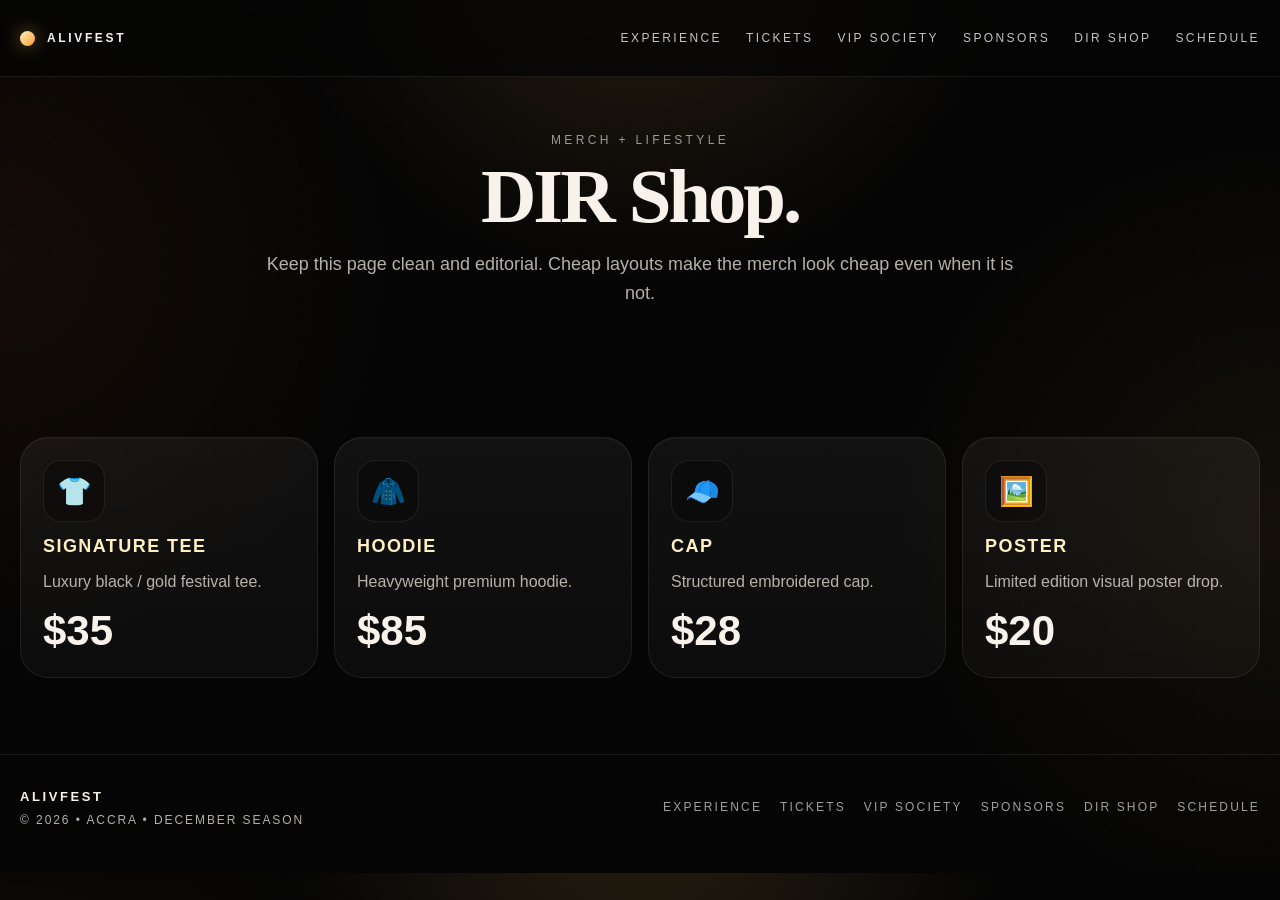
==== shop.html @ 65cedba4 "initial alivfest luxury website" ====
<!DOCTYPE html>
<html lang="en">
<head>
  <meta charset="UTF-8" />
  <meta name="viewport" content="width=device-width, initial-scale=1.0" />
  <title>DIR Shop | ALIVFEST</title>
  <link rel="stylesheet" href="style.css" />
</head>
<body>
  <header class="header">
    <div class="header-inner">
      <a class="brand" href="index.html"><span class="brand-dot"></span><span>ALIVFEST</span></a>
      <nav class="nav">
        <a href="experience.html">Experience</a>
        <a href="tickets.html">Tickets</a>
        <a href="vip.html">VIP Society</a>
        <a href="sponsors.html">Sponsors</a>
        <a href="shop.html">DIR Shop</a>
        <a href="schedule.html">Schedule</a>
      </nav>
    </div>
  </header>
  <main class="container">
    
<section class="section">
  <div class="center-copy">
    <div class="eyebrow">Merch + lifestyle</div>
    <h1 class="display">DIR Shop.</h1>
    <p class="subtitle">Keep this page clean and editorial. Cheap layouts make the merch look cheap even when it is not.</p>
  </div>
</section>

<section class="section">
  <div class="grid-4">
    <div class="product"><div class="icon">👕</div><h3>Signature Tee</h3><p class="muted">Luxury black / gold festival tee.</p><div class="price">$35</div></div>
    <div class="product"><div class="icon">🧥</div><h3>Hoodie</h3><p class="muted">Heavyweight premium hoodie.</p><div class="price">$85</div></div>
    <div class="product"><div class="icon">🧢</div><h3>Cap</h3><p class="muted">Structured embroidered cap.</p><div class="price">$28</div></div>
    <div class="product"><div class="icon">🖼️</div><h3>Poster</h3><p class="muted">Limited edition visual poster drop.</p><div class="price">$20</div></div>
  </div>
</section>

  </main>
  <footer class="footer">
    <div class="container footer-inner">
      <div>
        <strong style="text-transform:uppercase; letter-spacing:.2em; font-size:13px;">ALIVFEST</strong>
        <div class="muted" style="margin-top:8px; font-size:12px; text-transform:uppercase; letter-spacing:.16em;">© <span id="year"></span> • Accra • December Season</div>
      </div>
      <div class="footer-links">
        <a href="experience.html">Experience</a>
        <a href="tickets.html">Tickets</a>
        <a href="vip.html">VIP Society</a>
        <a href="sponsors.html">Sponsors</a>
        <a href="shop.html">DIR Shop</a>
        <a href="schedule.html">Schedule</a>
      </div>
    </div>
  </footer>
  <script src="script.js"></script>
</body>
</html>
---- style.css ----
:root {
  --bg: #050505;
  --panel: rgba(255,255,255,0.05);
  --panel-2: rgba(255,255,255,0.03);
  --line: rgba(255, 201, 107, 0.16);
  --gold: #ffcc74;
  --gold-2: #ff9b2f;
  --gold-3: #fff0c2;
  --text: #f8f2ea;
  --muted: rgba(248,242,234,0.72);
  --radius: 26px;
  --max: 1240px;
}
* { box-sizing: border-box; }
html { scroll-behavior: smooth; }
body {
  margin: 0;
  background:
    radial-gradient(circle at 50% -10%, rgba(255,185,78,0.14), transparent 32%),
    radial-gradient(circle at 0% 30%, rgba(255,120,0,0.06), transparent 28%),
    radial-gradient(circle at 100% 60%, rgba(255,180,70,0.06), transparent 28%),
    var(--bg);
  color: var(--text);
  font-family: Inter, Arial, sans-serif;
}
body::before {
  content: "";
  position: fixed;
  inset: 0;
  background-image: radial-gradient(rgba(255,210,120,0.14) 0.8px, transparent 0.8px);
  background-size: 22px 22px;
  opacity: 0.12;
  pointer-events: none;
}
a { color: inherit; text-decoration: none; }
img { max-width: 100%; display: block; }

.container {
  width: min(var(--max), calc(100% - 28px));
  margin: 0 auto;
  position: relative;
  z-index: 1;
}
.header {
  position: sticky;
  top: 0;
  z-index: 40;
  background: rgba(5,5,5,0.82);
  backdrop-filter: blur(14px);
  border-bottom: 1px solid rgba(255,255,255,0.08);
}
.header-inner {
  width: min(var(--max), calc(100% - 28px));
  margin: 0 auto;
  min-height: 76px;
  display: flex;
  align-items: center;
  justify-content: space-between;
  gap: 18px;
}
.brand {
  display: flex;
  align-items: center;
  gap: 12px;
  font-size: 12px;
  letter-spacing: 0.22em;
  text-transform: uppercase;
  font-weight: 700;
}
.brand-dot {
  width: 15px;
  height: 15px;
  border-radius: 999px;
  background: linear-gradient(135deg, var(--gold-3), var(--gold-2));
  box-shadow: 0 0 18px rgba(255,188,84,0.5);
}
.nav {
  display: flex;
  gap: 24px;
  flex-wrap: wrap;
  font-size: 12px;
  text-transform: uppercase;
  letter-spacing: 0.2em;
  color: rgba(255,255,255,0.76);
}
.nav a:hover { color: white; }

.btn {
  display: inline-flex;
  align-items: center;
  justify-content: center;
  min-height: 50px;
  padding: 0 22px;
  border-radius: 18px;
  font-size: 13px;
  text-transform: uppercase;
  letter-spacing: 0.18em;
  transition: 180ms ease;
  border: 1px solid rgba(255,255,255,0.12);
}
.btn-gold {
  color: #170d02;
  background: linear-gradient(135deg, var(--gold-3), var(--gold), var(--gold-2));
  box-shadow: 0 0 22px rgba(255,174,66,0.22);
}
.btn-gold:hover { transform: translateY(-1px); opacity: 0.96; }
.btn-dark {
  color: var(--gold-3);
  background: rgba(255,196,95,0.05);
  border-color: rgba(255,196,95,0.22);
}
.btn-dark:hover { background: rgba(255,196,95,0.10); }

.hero { padding: 26px 0 46px; }
.hero-card, .panel, .card, .product, .price-card, .schedule-item {
  border: 1px solid rgba(255,255,255,0.08);
  background: linear-gradient(180deg, var(--panel), var(--panel-2));
  border-radius: 28px;
  box-shadow: inset 0 1px 0 rgba(255,255,255,0.03);
}
.hero-card {
  position: relative;
  overflow: hidden;
  padding: 26px 18px 34px;
}
.hero-card::before, .hero-card::after {
  content: "";
  position: absolute;
  left: 50%;
  transform: translateX(-50%);
  width: 86%;
  height: 1px;
  background: linear-gradient(90deg, transparent, rgba(255, 198, 98, 0.8), transparent);
}
.hero-card::before { top: 0; }
.hero-card::after { bottom: 0; }

.hero-logo-wrap {
  max-width: 1080px;
  margin: 0 auto;
  position: relative;
}
.hero-logo-wrap::before {
  content: "";
  position: absolute;
  inset: -12px;
  border-radius: 38px;
  background: radial-gradient(circle at 50% 40%, rgba(255,180,70,0.24), transparent 56%);
  filter: blur(28px);
}
.hero-logo {
  position: relative;
  overflow: hidden;
  border-radius: 24px;
  border: 1px solid rgba(255,255,255,0.08);
}
.hero-logo img {
  width: 100%;
  object-fit: cover;
}

.meta {
  margin-top: 24px;
  display: flex;
  flex-wrap: wrap;
  justify-content: center;
  gap: 10px 14px;
  text-align: center;
  font-size: 12px;
  text-transform: uppercase;
  letter-spacing: 0.24em;
  color: rgba(255,255,255,0.72);
}
.dot {
  width: 4px;
  height: 4px;
  border-radius: 999px;
  background: var(--gold);
  box-shadow: 0 0 8px rgba(255,196,95,0.5);
}
.cta-row {
  margin-top: 26px;
  display: flex;
  justify-content: center;
  gap: 14px;
  flex-wrap: wrap;
}

.section { padding: 56px 0; }
.center-copy {
  max-width: 760px;
  margin: 0 auto;
  text-align: center;
}
.eyebrow {
  font-size: 12px;
  text-transform: uppercase;
  letter-spacing: 0.28em;
  color: rgba(255,255,255,0.58);
  margin-bottom: 12px;
}
h1, h2, h3 { margin: 0; }
.display {
  font-family: Georgia, "Times New Roman", serif;
  font-size: clamp(42px, 6vw, 78px);
  line-height: 1;
  letter-spacing: -0.04em;
}
.subtitle {
  margin-top: 14px;
  color: var(--muted);
  font-size: 18px;
  line-height: 1.6;
}

.grid-2 { display: grid; grid-template-columns: repeat(2, 1fr); gap: 18px; }
.grid-3 { display: grid; grid-template-columns: repeat(3, 1fr); gap: 16px; }
.grid-4 { display: grid; grid-template-columns: repeat(4, 1fr); gap: 16px; }
.grid-5 { display: grid; grid-template-columns: repeat(5, 1fr); gap: 16px; }

.card, .product, .price-card, .schedule-item, .panel { padding: 22px; }
.card h3, .product h3, .price-card h3, .panel h3 {
  margin-top: 14px;
  font-size: 18px;
  letter-spacing: 0.08em;
  text-transform: uppercase;
  color: var(--gold-3);
}
.muted { color: var(--muted); }
.icon {
  width: 62px;
  height: 62px;
  border-radius: 18px;
  display: grid;
  place-items: center;
  font-size: 28px;
  background: rgba(0,0,0,0.26);
  border: 1px solid rgba(255,255,255,0.08);
}
.price {
  font-size: 42px;
  font-weight: 700;
  margin-top: 14px;
}
.list {
  margin: 16px 0 0;
  padding-left: 18px;
  color: var(--muted);
  line-height: 1.7;
}
.form-row {
  display: flex;
  gap: 12px;
  flex-wrap: wrap;
  margin-top: 18px;
}
.input {
  flex: 1 1 240px;
  min-height: 50px;
  border-radius: 16px;
  border: 1px solid rgba(255,255,255,0.10);
  background: rgba(0,0,0,0.25);
  color: white;
  padding: 0 16px;
}
.footer {
  border-top: 1px solid rgba(255,255,255,0.08);
  padding: 32px 0 46px;
  margin-top: 20px;
}
.footer-inner {
  display: flex;
  justify-content: space-between;
  gap: 16px;
  flex-wrap: wrap;
  align-items: center;
}
.footer-links {
  display: flex;
  flex-wrap: wrap;
  gap: 18px;
  font-size: 12px;
  text-transform: uppercase;
  letter-spacing: 0.18em;
  color: rgba(255,255,255,0.62);
}
.footer-links a:hover { color: white; }

.notice {
  margin-top: 10px;
  color: rgba(255,255,255,0.50);
  font-size: 12px;
}

@media (max-width: 1024px) {
  .grid-5 { grid-template-columns: repeat(3, 1fr); }
  .grid-4 { grid-template-columns: repeat(2, 1fr); }
}
@media (max-width: 760px) {
  .nav { gap: 14px; font-size: 11px; letter-spacing: 0.14em; }
  .grid-2, .grid-3, .grid-4, .grid-5 { grid-template-columns: 1fr; }
  .header-inner { min-height: auto; padding: 16px 0; flex-direction: column; align-items: flex-start; }
  .cta-row { justify-content: stretch; }
  .btn { width: 100%; }
}
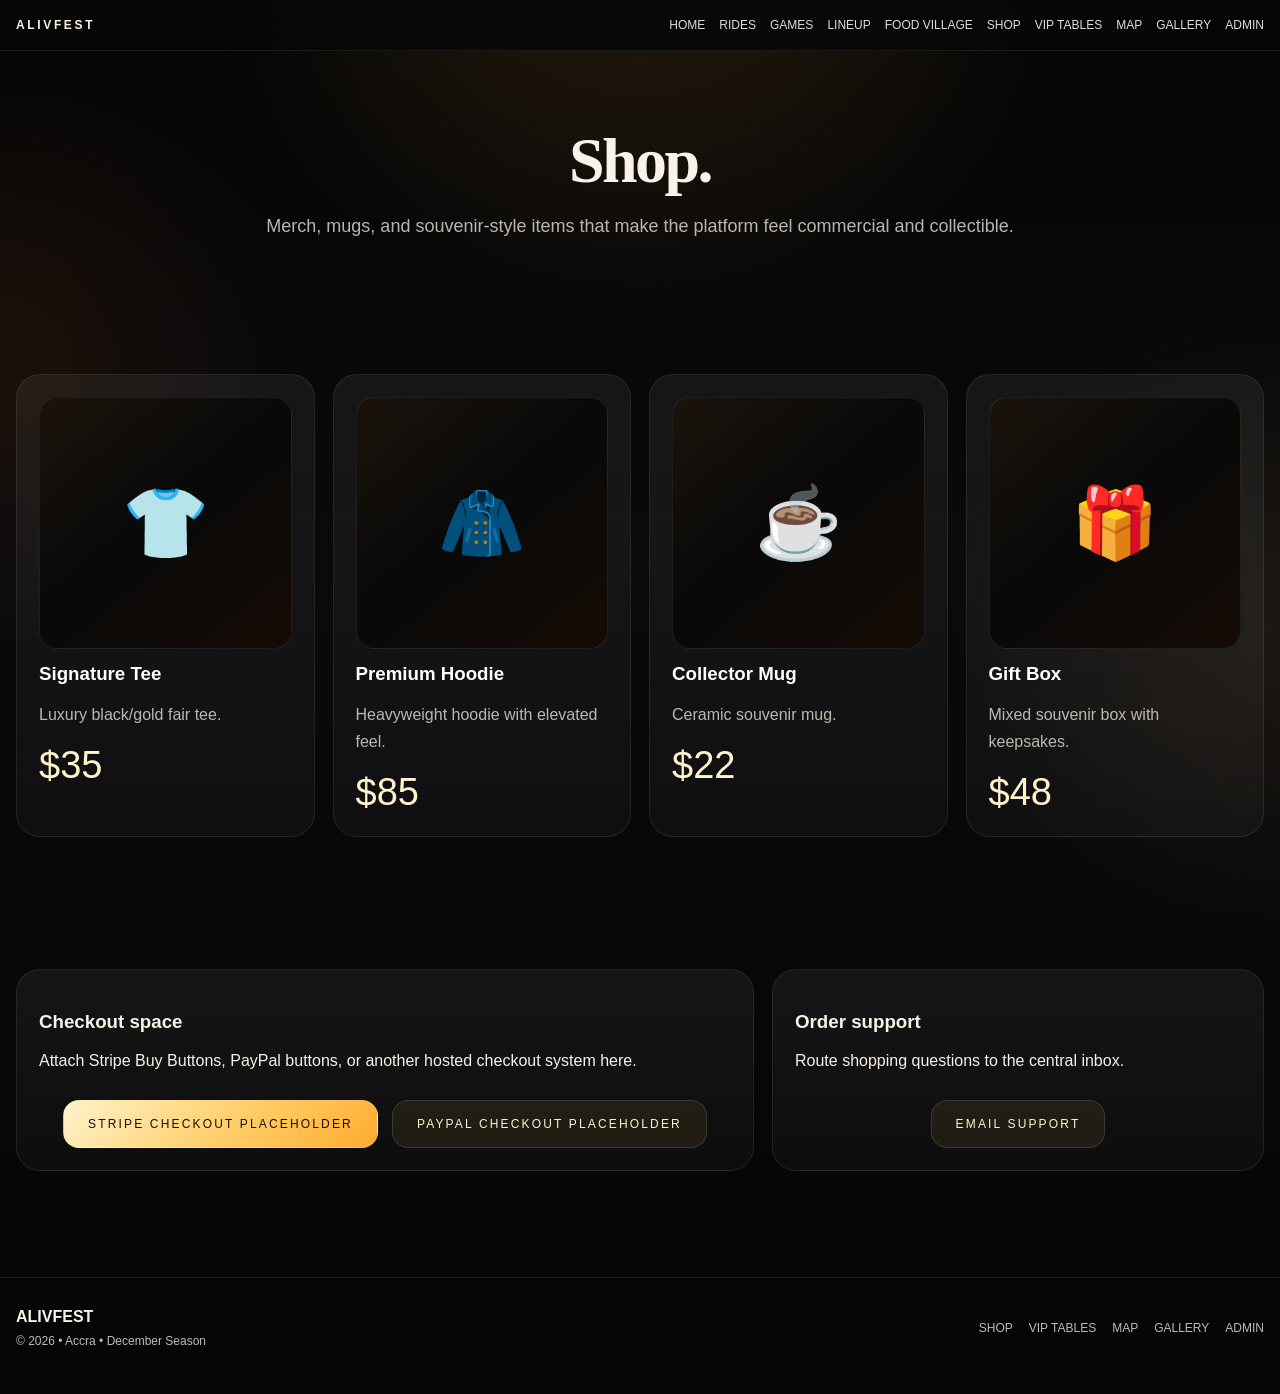
==== commit 34b09962: "Add files via upload" ====
--- a/shop.html
+++ b/shop.html
@@ -1,61 +1,7 @@
-<!DOCTYPE html>
-<html lang="en">
-<head>
-  <meta charset="UTF-8" />
-  <meta name="viewport" content="width=device-width, initial-scale=1.0" />
-  <title>DIR Shop | ALIVFEST</title>
-  <link rel="stylesheet" href="style.css" />
-</head>
-<body>
-  <header class="header">
-    <div class="header-inner">
-      <a class="brand" href="index.html"><span class="brand-dot"></span><span>ALIVFEST</span></a>
-      <nav class="nav">
-        <a href="experience.html">Experience</a>
-        <a href="tickets.html">Tickets</a>
-        <a href="vip.html">VIP Society</a>
-        <a href="sponsors.html">Sponsors</a>
-        <a href="shop.html">DIR Shop</a>
-        <a href="schedule.html">Schedule</a>
-      </nav>
-    </div>
-  </header>
-  <main class="container">
-    
-<section class="section">
-  <div class="center-copy">
-    <div class="eyebrow">Merch + lifestyle</div>
-    <h1 class="display">DIR Shop.</h1>
-    <p class="subtitle">Keep this page clean and editorial. Cheap layouts make the merch look cheap even when it is not.</p>
-  </div>
-</section>
-
-<section class="section">
-  <div class="grid-4">
-    <div class="product"><div class="icon">👕</div><h3>Signature Tee</h3><p class="muted">Luxury black / gold festival tee.</p><div class="price">$35</div></div>
-    <div class="product"><div class="icon">🧥</div><h3>Hoodie</h3><p class="muted">Heavyweight premium hoodie.</p><div class="price">$85</div></div>
-    <div class="product"><div class="icon">🧢</div><h3>Cap</h3><p class="muted">Structured embroidered cap.</p><div class="price">$28</div></div>
-    <div class="product"><div class="icon">🖼️</div><h3>Poster</h3><p class="muted">Limited edition visual poster drop.</p><div class="price">$20</div></div>
-  </div>
-</section>
-
-  </main>
-  <footer class="footer">
-    <div class="container footer-inner">
-      <div>
-        <strong style="text-transform:uppercase; letter-spacing:.2em; font-size:13px;">ALIVFEST</strong>
-        <div class="muted" style="margin-top:8px; font-size:12px; text-transform:uppercase; letter-spacing:.16em;">© <span id="year"></span> • Accra • December Season</div>
-      </div>
-      <div class="footer-links">
-        <a href="experience.html">Experience</a>
-        <a href="tickets.html">Tickets</a>
-        <a href="vip.html">VIP Society</a>
-        <a href="sponsors.html">Sponsors</a>
-        <a href="shop.html">DIR Shop</a>
-        <a href="schedule.html">Schedule</a>
-      </div>
-    </div>
-  </footer>
-  <script src="script.js"></script>
-</body>
-</html>
+<!DOCTYPE html><html lang="en"><head><meta charset="UTF-8"><meta name="viewport" content="width=device-width, initial-scale=1.0"><title>Shop | ALIVFEST</title><link rel="stylesheet" href="style.css"></head><body><header class="header"><div class="shell header-inner"><a class="brand" href="index.html">ALIVFEST</a><nav class="nav"><a href="index.html">Home</a><a href="rides.html">Rides</a><a href="games.html">Games</a><a href="lineup.html">Lineup</a><a href="food-village.html">Food Village</a><a href="shop.html">Shop</a><a href="vip-tables.html">VIP Tables</a><a href="map.html">Map</a><a href="gallery.html">Gallery</a><a href="admin.html">Admin</a></nav></div></header><section class="section"><div class="shell center"><h1 class="display">Shop.</h1><p class="lead">Merch, mugs, and souvenir-style items that make the platform feel commercial and collectible.</p></div></section><section class="section-tight"><div class="shell grid4" id="storeGrid"></div></section><section class="section"><div class="shell checkoutzone"><div class="checkout"><h3>Checkout space</h3><p>Attach Stripe Buy Buttons, PayPal buttons, or another hosted checkout system here.</p><div class="cta"><a class="btn gold" href="#">Stripe Checkout Placeholder</a><a class="btn dark" href="#">PayPal Checkout Placeholder</a></div></div><div class="checkout"><h3>Order support</h3><p>Route shopping questions to the central inbox.</p><div class="cta"><a class="btn dark" id="shopEmailLink" href="#">Email Support</a></div></div></div></section><footer class="footer"><div class="shell footer-inner"><div><strong>ALIVFEST</strong><div style="margin-top:8px;color:#bbb;font-size:12px">© <span id="year"></span> • Accra • December Season</div></div><div class="footer-links"><a href="shop.html">Shop</a><a href="vip-tables.html">VIP Tables</a><a href="map.html">Map</a><a href="gallery.html">Gallery</a><a href="admin.html">Admin</a></div></div></footer><script src="site-data.js"></script><script src="script.js"></script>
+<script>
+const d=getSiteData();
+mountHTML('storeGrid', (d.storeItems || []).map(item => `<div class="product"><div class="product-visual">${escapeHtml(item.emoji||'🎁')}</div><h3>${escapeHtml(item.name)}</h3><p>${escapeHtml(item.description)}</p><div class="price">$${escapeHtml(item.price)}</div></div>`).join(''));
+document.getElementById('shopEmailLink').href = 'mailto:' + encodeURIComponent(d.email || 'info@alivfest.com') + '?subject=ALIVFEST%20Shop%20Question';
+</script>
+</body></html>
--- a/style.css
+++ b/style.css
@@ -1,305 +1,52 @@
-:root {
-  --bg: #050505;
-  --panel: rgba(255,255,255,0.05);
-  --panel-2: rgba(255,255,255,0.03);
-  --line: rgba(255, 201, 107, 0.16);
-  --gold: #ffcc74;
-  --gold-2: #ff9b2f;
-  --gold-3: #fff0c2;
-  --text: #f8f2ea;
-  --muted: rgba(248,242,234,0.72);
-  --radius: 26px;
-  --max: 1240px;
-}
-* { box-sizing: border-box; }
-html { scroll-behavior: smooth; }
-body {
-  margin: 0;
-  background:
-    radial-gradient(circle at 50% -10%, rgba(255,185,78,0.14), transparent 32%),
-    radial-gradient(circle at 0% 30%, rgba(255,120,0,0.06), transparent 28%),
-    radial-gradient(circle at 100% 60%, rgba(255,180,70,0.06), transparent 28%),
-    var(--bg);
-  color: var(--text);
-  font-family: Inter, Arial, sans-serif;
-}
-body::before {
-  content: "";
-  position: fixed;
-  inset: 0;
-  background-image: radial-gradient(rgba(255,210,120,0.14) 0.8px, transparent 0.8px);
-  background-size: 22px 22px;
-  opacity: 0.12;
-  pointer-events: none;
-}
-a { color: inherit; text-decoration: none; }
-img { max-width: 100%; display: block; }
 
-.container {
-  width: min(var(--max), calc(100% - 28px));
-  margin: 0 auto;
-  position: relative;
-  z-index: 1;
-}
-.header {
-  position: sticky;
-  top: 0;
-  z-index: 40;
-  background: rgba(5,5,5,0.82);
-  backdrop-filter: blur(14px);
-  border-bottom: 1px solid rgba(255,255,255,0.08);
-}
-.header-inner {
-  width: min(var(--max), calc(100% - 28px));
-  margin: 0 auto;
-  min-height: 76px;
-  display: flex;
-  align-items: center;
-  justify-content: space-between;
-  gap: 18px;
-}
-.brand {
-  display: flex;
-  align-items: center;
-  gap: 12px;
-  font-size: 12px;
-  letter-spacing: 0.22em;
-  text-transform: uppercase;
-  font-weight: 700;
-}
-.brand-dot {
-  width: 15px;
-  height: 15px;
-  border-radius: 999px;
-  background: linear-gradient(135deg, var(--gold-3), var(--gold-2));
-  box-shadow: 0 0 18px rgba(255,188,84,0.5);
-}
-.nav {
-  display: flex;
-  gap: 24px;
-  flex-wrap: wrap;
-  font-size: 12px;
-  text-transform: uppercase;
-  letter-spacing: 0.2em;
-  color: rgba(255,255,255,0.76);
-}
-.nav a:hover { color: white; }
-
-.btn {
-  display: inline-flex;
-  align-items: center;
-  justify-content: center;
-  min-height: 50px;
-  padding: 0 22px;
-  border-radius: 18px;
-  font-size: 13px;
-  text-transform: uppercase;
-  letter-spacing: 0.18em;
-  transition: 180ms ease;
-  border: 1px solid rgba(255,255,255,0.12);
-}
-.btn-gold {
-  color: #170d02;
-  background: linear-gradient(135deg, var(--gold-3), var(--gold), var(--gold-2));
-  box-shadow: 0 0 22px rgba(255,174,66,0.22);
-}
-.btn-gold:hover { transform: translateY(-1px); opacity: 0.96; }
-.btn-dark {
-  color: var(--gold-3);
-  background: rgba(255,196,95,0.05);
-  border-color: rgba(255,196,95,0.22);
-}
-.btn-dark:hover { background: rgba(255,196,95,0.10); }
-
-.hero { padding: 26px 0 46px; }
-.hero-card, .panel, .card, .product, .price-card, .schedule-item {
-  border: 1px solid rgba(255,255,255,0.08);
-  background: linear-gradient(180deg, var(--panel), var(--panel-2));
-  border-radius: 28px;
-  box-shadow: inset 0 1px 0 rgba(255,255,255,0.03);
-}
-.hero-card {
-  position: relative;
-  overflow: hidden;
-  padding: 26px 18px 34px;
-}
-.hero-card::before, .hero-card::after {
-  content: "";
-  position: absolute;
-  left: 50%;
-  transform: translateX(-50%);
-  width: 86%;
-  height: 1px;
-  background: linear-gradient(90deg, transparent, rgba(255, 198, 98, 0.8), transparent);
-}
-.hero-card::before { top: 0; }
-.hero-card::after { bottom: 0; }
-
-.hero-logo-wrap {
-  max-width: 1080px;
-  margin: 0 auto;
-  position: relative;
-}
-.hero-logo-wrap::before {
-  content: "";
-  position: absolute;
-  inset: -12px;
-  border-radius: 38px;
-  background: radial-gradient(circle at 50% 40%, rgba(255,180,70,0.24), transparent 56%);
-  filter: blur(28px);
-}
-.hero-logo {
-  position: relative;
-  overflow: hidden;
-  border-radius: 24px;
-  border: 1px solid rgba(255,255,255,0.08);
-}
-.hero-logo img {
-  width: 100%;
-  object-fit: cover;
-}
-
-.meta {
-  margin-top: 24px;
-  display: flex;
-  flex-wrap: wrap;
-  justify-content: center;
-  gap: 10px 14px;
-  text-align: center;
-  font-size: 12px;
-  text-transform: uppercase;
-  letter-spacing: 0.24em;
-  color: rgba(255,255,255,0.72);
-}
-.dot {
-  width: 4px;
-  height: 4px;
-  border-radius: 999px;
-  background: var(--gold);
-  box-shadow: 0 0 8px rgba(255,196,95,0.5);
-}
-.cta-row {
-  margin-top: 26px;
-  display: flex;
-  justify-content: center;
-  gap: 14px;
-  flex-wrap: wrap;
-}
-
-.section { padding: 56px 0; }
-.center-copy {
-  max-width: 760px;
-  margin: 0 auto;
-  text-align: center;
-}
-.eyebrow {
-  font-size: 12px;
-  text-transform: uppercase;
-  letter-spacing: 0.28em;
-  color: rgba(255,255,255,0.58);
-  margin-bottom: 12px;
-}
-h1, h2, h3 { margin: 0; }
-.display {
-  font-family: Georgia, "Times New Roman", serif;
-  font-size: clamp(42px, 6vw, 78px);
-  line-height: 1;
-  letter-spacing: -0.04em;
-}
-.subtitle {
-  margin-top: 14px;
-  color: var(--muted);
-  font-size: 18px;
-  line-height: 1.6;
-}
-
-.grid-2 { display: grid; grid-template-columns: repeat(2, 1fr); gap: 18px; }
-.grid-3 { display: grid; grid-template-columns: repeat(3, 1fr); gap: 16px; }
-.grid-4 { display: grid; grid-template-columns: repeat(4, 1fr); gap: 16px; }
-.grid-5 { display: grid; grid-template-columns: repeat(5, 1fr); gap: 16px; }
-
-.card, .product, .price-card, .schedule-item, .panel { padding: 22px; }
-.card h3, .product h3, .price-card h3, .panel h3 {
-  margin-top: 14px;
-  font-size: 18px;
-  letter-spacing: 0.08em;
-  text-transform: uppercase;
-  color: var(--gold-3);
-}
-.muted { color: var(--muted); }
-.icon {
-  width: 62px;
-  height: 62px;
-  border-radius: 18px;
-  display: grid;
-  place-items: center;
-  font-size: 28px;
-  background: rgba(0,0,0,0.26);
-  border: 1px solid rgba(255,255,255,0.08);
-}
-.price {
-  font-size: 42px;
-  font-weight: 700;
-  margin-top: 14px;
-}
-.list {
-  margin: 16px 0 0;
-  padding-left: 18px;
-  color: var(--muted);
-  line-height: 1.7;
-}
-.form-row {
-  display: flex;
-  gap: 12px;
-  flex-wrap: wrap;
-  margin-top: 18px;
-}
-.input {
-  flex: 1 1 240px;
-  min-height: 50px;
-  border-radius: 16px;
-  border: 1px solid rgba(255,255,255,0.10);
-  background: rgba(0,0,0,0.25);
-  color: white;
-  padding: 0 16px;
-}
-.footer {
-  border-top: 1px solid rgba(255,255,255,0.08);
-  padding: 32px 0 46px;
-  margin-top: 20px;
-}
-.footer-inner {
-  display: flex;
-  justify-content: space-between;
-  gap: 16px;
-  flex-wrap: wrap;
-  align-items: center;
-}
-.footer-links {
-  display: flex;
-  flex-wrap: wrap;
-  gap: 18px;
-  font-size: 12px;
-  text-transform: uppercase;
-  letter-spacing: 0.18em;
-  color: rgba(255,255,255,0.62);
-}
-.footer-links a:hover { color: white; }
-
-.notice {
-  margin-top: 10px;
-  color: rgba(255,255,255,0.50);
-  font-size: 12px;
-}
-
-@media (max-width: 1024px) {
-  .grid-5 { grid-template-columns: repeat(3, 1fr); }
-  .grid-4 { grid-template-columns: repeat(2, 1fr); }
-}
-@media (max-width: 760px) {
-  .nav { gap: 14px; font-size: 11px; letter-spacing: 0.14em; }
-  .grid-2, .grid-3, .grid-4, .grid-5 { grid-template-columns: 1fr; }
-  .header-inner { min-height: auto; padding: 16px 0; flex-direction: column; align-items: flex-start; }
-  .cta-row { justify-content: stretch; }
-  .btn { width: 100%; }
-}
+:root{--text:#f8f2e7;--muted:rgba(248,242,231,.74);--gold1:#fff3cc;--gold2:#ffd16f;--gold3:#ffab2e;--max:1320px}
+*{box-sizing:border-box}html{scroll-behavior:smooth}
+body{margin:0;font-family:Inter,Arial,sans-serif;color:var(--text);background:radial-gradient(circle at 50% -10%, rgba(255,176,65,.16), transparent 28%),radial-gradient(circle at 0% 25%, rgba(255,120,0,.08), transparent 18%),radial-gradient(circle at 100% 45%, rgba(255,190,80,.08), transparent 22%),linear-gradient(180deg,#040404,#0a0a0d 40%,#050505 100%)}
+a{text-decoration:none;color:inherit}img,video{display:block;max-width:100%}button,input,textarea,select{font:inherit}
+.shell{width:min(var(--max),calc(100% - 32px));margin:auto}
+.header{position:sticky;top:0;z-index:60;background:rgba(7,7,7,.88);backdrop-filter:blur(14px);border-bottom:1px solid rgba(255,255,255,.08)}
+.header-inner{display:flex;justify-content:space-between;align-items:center;gap:16px;flex-wrap:wrap;padding:18px 0}
+.brand{font-weight:800;letter-spacing:.22em;text-transform:uppercase;font-size:12px}
+.nav{display:flex;gap:14px;flex-wrap:wrap;font-size:12px;text-transform:uppercase;color:#ddd}
+.hero{position:relative;min-height:100vh;display:grid;place-items:center;overflow:hidden}
+.hero video{position:absolute;inset:0;width:100%;height:100%;object-fit:cover;filter:brightness(.35)}
+.hero:after{content:"";position:absolute;inset:0;background:linear-gradient(180deg,rgba(0,0,0,.58),rgba(0,0,0,.18) 28%,rgba(0,0,0,.48) 58%,rgba(0,0,0,.9))}
+.hero-content{position:relative;z-index:2;text-align:center;max-width:1160px;padding:130px 16px 90px}
+.pill{display:inline-block;padding:12px 18px;border:1px solid rgba(255,210,130,.18);background:rgba(255,195,90,.08);border-radius:999px;font-size:12px;letter-spacing:.18em;text-transform:uppercase}
+.logo{width:min(940px,92vw);margin:26px auto 0}
+.title{font-family:Georgia,'Times New Roman',serif;font-size:clamp(2.9rem,6.1vw,6.4rem);line-height:.92;letter-spacing:-.045em;max-width:1040px;margin:22px auto 0}
+.subtitle,.lead{max-width:860px;margin:18px auto 0;color:var(--muted);font-size:18px;line-height:1.7}
+.meta{display:flex;justify-content:center;flex-wrap:wrap;gap:12px 16px;margin-top:24px;font-size:12px;text-transform:uppercase;letter-spacing:.18em;color:#eee}
+.dot{width:4px;height:4px;border-radius:999px;background:var(--gold2);align-self:center}
+.cta{display:flex;justify-content:center;gap:14px;flex-wrap:wrap;margin-top:30px}
+.btn{padding:16px 24px;border-radius:16px;border:1px solid rgba(255,255,255,.12);display:inline-flex;align-items:center;justify-content:center;font-size:12px;letter-spacing:.18em;text-transform:uppercase;cursor:pointer}
+.gold{background:linear-gradient(135deg,var(--gold1),var(--gold2),var(--gold3));color:#1b0d02}.dark{background:rgba(255,196,95,.08);color:var(--gold1)}.ghost{background:rgba(255,255,255,.05);color:#fff}
+.section{padding:78px 0}.section-tight{padding:54px 0}.center{text-align:center}
+.display{font-family:Georgia,'Times New Roman',serif;font-size:clamp(2.3rem,5vw,4.8rem);line-height:1;letter-spacing:-.04em;margin:0}
+.stats,.grid2,.grid3,.grid4,.itemlist,.formgrid,.netflix,.gallery-grid{display:grid;gap:18px}
+.stats{grid-template-columns:repeat(4,1fr);max-width:1050px;margin:40px auto 0}.grid2{grid-template-columns:repeat(2,1fr)}.grid3{grid-template-columns:repeat(3,1fr)}.grid4{grid-template-columns:repeat(4,1fr)}.itemlist{grid-template-columns:repeat(2,1fr)}.formgrid{grid-template-columns:repeat(2,1fr)}.netflix{grid-template-columns:repeat(3,1fr);margin-top:30px}.gallery-grid{grid-template-columns:repeat(3,1fr)}
+.card,.panel,.stat,.item,.product,.faqitem,.checkout,.mapzone,.gallery-card,.admin-section,.preview-panel{background:linear-gradient(180deg,rgba(255,255,255,.06),rgba(255,255,255,.03));border:1px solid rgba(255,255,255,.08);border-radius:24px;padding:22px}
+.card h3,.panel h3,.item h4,.product h3,.mapzone h3,.gallery-card h3,.preview-panel h3{margin:0;color:#fff}.card p,.panel p,.item p,.product p,.mapzone p,.gallery-card p,.faqcontent,.preview-panel p{color:var(--muted);line-height:1.7}
+.ncard{position:relative;min-height:320px;border-radius:28px;padding:22px;border:1px solid rgba(255,255,255,.09);overflow:hidden;background:linear-gradient(140deg,#181108,#090909 46%,#140b05)}
+.ncard .badge{display:inline-block;padding:8px 10px;border-radius:999px;background:rgba(255,196,95,.12);border:1px solid rgba(255,196,95,.18);font-size:10px;text-transform:uppercase}
+.ncard h3{position:absolute;left:22px;right:22px;bottom:72px;font-size:24px;margin:0}.ncard p{position:absolute;left:22px;right:22px;bottom:20px;margin:0;color:#ddd;line-height:1.65}
+.filterbar{display:flex;gap:10px;flex-wrap:wrap;justify-content:center;margin:22px 0}
+.filterchip{padding:10px 14px;border-radius:999px;border:1px solid rgba(255,255,255,.08);background:rgba(255,255,255,.04);color:#fff;cursor:pointer;text-transform:uppercase;font-size:12px}
+.filterchip.active{background:linear-gradient(135deg,var(--gold1),var(--gold2),var(--gold3));color:#1a0d02}
+.item .top{display:flex;justify-content:space-between;gap:16px;align-items:flex-start}.item h4{font-size:22px}
+.meta-small{margin-top:8px;color:rgba(255,255,255,.54);font-size:11px;text-transform:uppercase;letter-spacing:.14em}
+.tagrow{display:flex;gap:8px;flex-wrap:wrap;margin-top:12px}.tag{padding:8px 10px;border-radius:999px;background:rgba(255,196,95,.09);border:1px solid rgba(255,196,95,.16);font-size:11px;text-transform:uppercase;color:var(--gold1)}
+.timeline{display:grid;gap:14px;margin-top:28px}.timeline-item{display:grid;grid-template-columns:160px 1fr;gap:18px;padding:20px;border-radius:22px;border:1px solid rgba(255,255,255,.08);background:linear-gradient(180deg,rgba(255,255,255,.06),rgba(255,255,255,.03))}
+.timeline-time{font-size:12px;text-transform:uppercase;letter-spacing:.18em;color:var(--gold2)}
+.product-visual,.gallery-visual{aspect-ratio:1/1;border-radius:18px;margin-bottom:14px;background:linear-gradient(140deg,#1a130b,#090909 46%,#140b05);border:1px solid rgba(255,255,255,.08);display:grid;place-items:center;font-size:70px}
+.gallery-visual{aspect-ratio:16/10;font-size:52px}
+.price{font-size:38px;color:var(--gold1);margin-top:10px}.checkoutzone{display:grid;grid-template-columns:1.2fr .8fr;gap:18px}
+.ride-browser{display:grid;grid-template-columns:1.2fr .8fr;gap:18px;align-items:start}.ride-cards{display:grid;grid-template-columns:repeat(2,1fr);gap:18px}.ride-card{cursor:pointer}.ride-card.active{border-color:rgba(255,210,130,.28);box-shadow:0 0 0 1px rgba(255,210,130,.1) inset}
+.faq{display:grid;gap:14px;margin-top:24px}.faqitem button{width:100%;background:none;border:0;color:#fff;text-align:left;padding:0;text-transform:uppercase;font-size:14px}.faqcontent{display:none;padding-top:12px}.faqitem.open .faqcontent{display:block}
+.admin-layout{display:grid;grid-template-columns:1fr 340px;gap:18px}.admin-toolbar{position:sticky;top:90px;height:max-content}
+.input,.select,.textarea{width:100%;min-height:52px;border-radius:14px;border:1px solid rgba(255,255,255,.1);background:rgba(0,0,0,.25);color:#fff;padding:0 14px}.textarea{min-height:140px;padding:14px}
+.codebox{white-space:pre-wrap;background:rgba(0,0,0,.28);padding:14px;border-radius:14px;border:1px solid rgba(255,255,255,.08);font-size:12px;color:#ddd}
+.footer{border-top:1px solid rgba(255,255,255,.08);padding:30px 0 46px;margin-top:28px}.footer-inner{display:flex;justify-content:space-between;gap:16px;flex-wrap:wrap;align-items:center}.footer-links{display:flex;gap:16px;flex-wrap:wrap;font-size:12px;text-transform:uppercase;color:#bbb}
+.hide{display:none!important}
+@media(max-width:1000px){.netflix,.gallery-grid,.ride-browser,.admin-layout{grid-template-columns:1fr}.ride-cards{grid-template-columns:repeat(2,1fr)}}
+@media(max-width:820px){.grid4,.grid3,.grid2,.itemlist,.formgrid,.checkoutzone,.stats,.netflix,.gallery-grid,.ride-cards{grid-template-columns:1fr}.timeline-item{display:block}}
